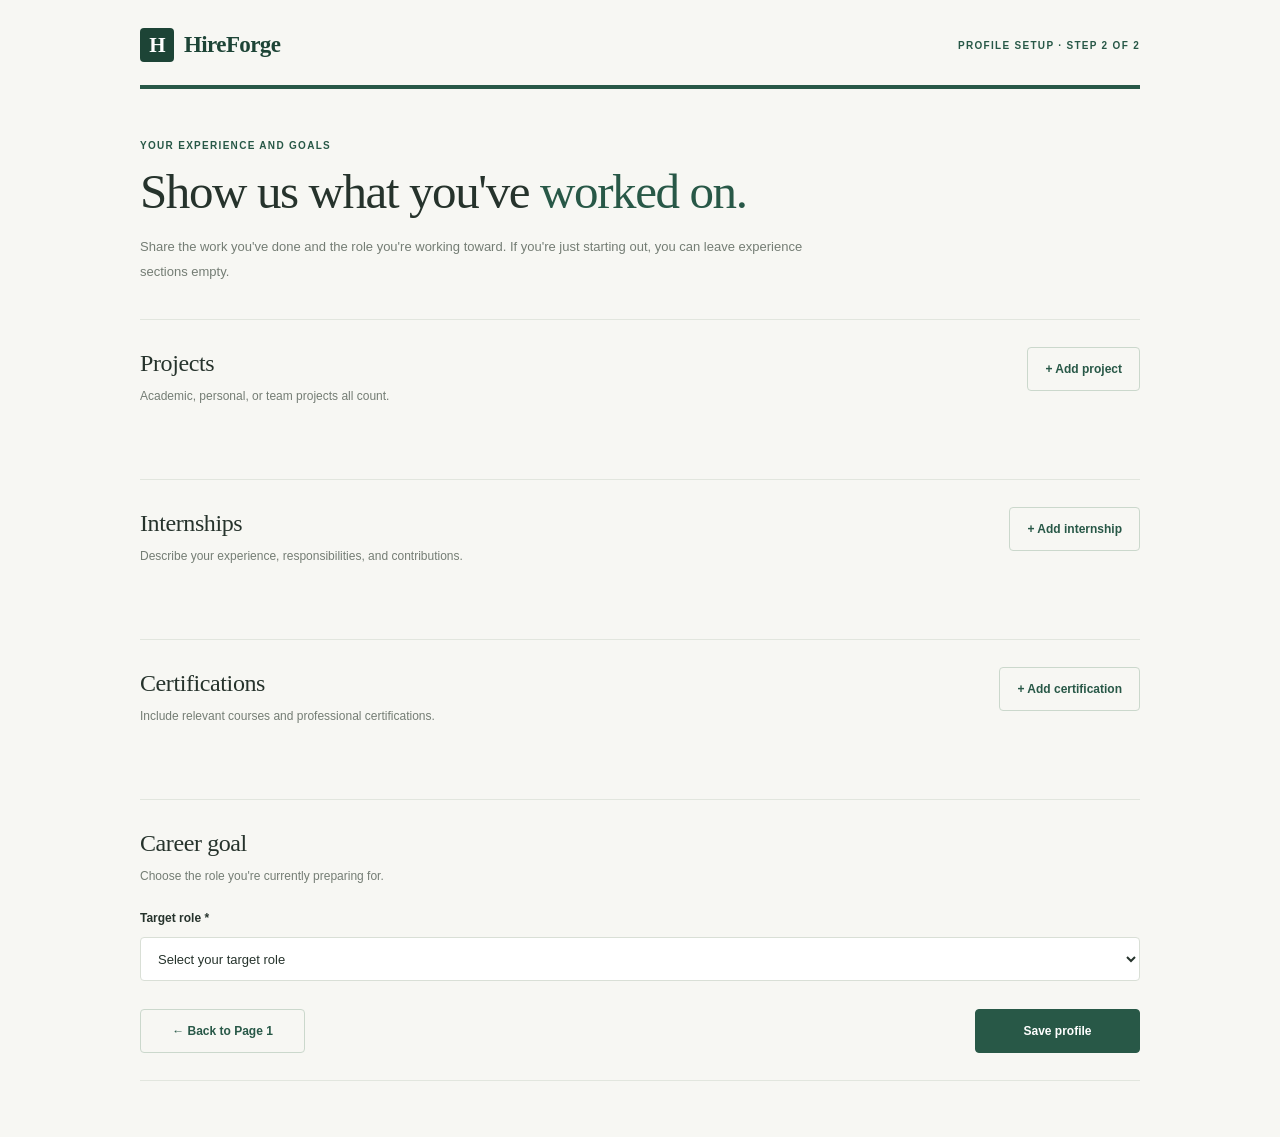
==== public/profile-details.html @ 20f713ed "Initial commit: HireForge full project" ====
<!DOCTYPE html>
<html lang="en">
<head>
  <meta charset="UTF-8">
  <meta name="viewport" content="width=device-width, initial-scale=1.0">
  <meta name="description" content="Add your projects, internships, certifications and career goal to HireForge.">
  <title>Projects and Experience | HireForge</title>
  <link rel="stylesheet" href="style.css">

  <style>
    :root {
      --details-bg: #f7f7f3;
      --details-text: #26332c;
      --details-muted: #747d74;
      --details-border: #e2e6de;
      --details-green: #285847;
      --details-dark: #1d4436;
      --details-soft: #e7eee7;
    }

    * {
      box-sizing: border-box;
    }

    body {
      margin: 0;
      background: var(--details-bg);
      color: var(--details-text);
      font-family: Inter, "Segoe UI", Arial, sans-serif;
      font-size: 14px;
      -webkit-font-smoothing: antialiased;
    }

    a {
      color: inherit;
      text-decoration: none;
    }

    a:focus-visible,
    button:focus-visible,
    input:focus-visible,
    textarea:focus-visible,
    select:focus-visible {
      outline: 3px solid #88ad97;
      outline-offset: 3px;
    }

    .details-page {
      width: min(100% - 48px, 1000px);
      margin: 0 auto;
      padding: 28px 0 56px;
    }

    .details-top {
      display: flex;
      align-items: center;
      justify-content: space-between;
      flex-wrap: wrap;
      gap: 18px;
    }

    .details-brand {
      display: inline-flex;
      align-items: center;
      gap: 10px;
      color: var(--details-dark);
      font: 700 23px Georgia, "Times New Roman", serif;
      letter-spacing: -.6px;
    }

    .details-brand-mark {
      display: grid;
      width: 34px;
      height: 34px;
      place-items: center;
      border-radius: 4px;
      background: var(--details-dark);
      color: #fff;
      font-size: 21px;
    }

    .details-step {
      color: var(--details-green);
      font-size: 10px;
      font-weight: 750;
      letter-spacing: 1.3px;
      text-transform: uppercase;
    }

    .details-progress {
      height: 4px;
      margin-top: 23px;
      overflow: hidden;
      background: #e3e8e0;
    }

    .details-progress span {
      display: block;
      width: 100%;
      height: 100%;
      background: var(--details-green);
    }

    .details-heading {
      max-width: 680px;
      margin: 48px 0 34px;
    }

    .details-heading h1 {
      margin: 0;
      font: 500 clamp(35px, 5vw, 49px)/1.15 Georgia, "Times New Roman", serif;
      letter-spacing: -1.4px;
    }

    .details-heading h1 span {
      color: var(--details-green);
    }

    .details-heading > p:last-child {
      margin: 15px 0 0;
      color: var(--details-muted);
      font-size: 13px;
      line-height: 1.9;
    }

    .details-form {
      display: grid;
      gap: 24px;
    }

    .details-card {
      padding: 27px 0;
      border-top: 1px solid var(--details-border);
    }

    .details-card:last-child {
      border-bottom: 1px solid var(--details-border);
    }

    .details-card-heading {
      display: flex;
      align-items: flex-start;
      justify-content: space-between;
      flex-wrap: wrap;
      gap: 16px;
      margin-bottom: 20px;
    }

    .details-card-heading h2 {
      margin: 0;
      font: 500 24px/1.35 Georgia, "Times New Roman", serif;
      letter-spacing: -.4px;
    }

    .details-card-heading p {
      margin: 7px 0 0;
      color: var(--details-muted);
      font-size: 12px;
      line-height: 1.8;
    }

    .details-grid {
      display: grid;
      grid-template-columns: repeat(2, minmax(0, 1fr));
      gap: 20px 24px;
    }

    .details-field {
      display: flex;
      min-width: 0;
      flex-direction: column;
      gap: 9px;
    }

    .details-field.full {
      grid-column: 1 / -1;
    }

    .details-field label {
      color: var(--details-text);
      font-size: 12px;
      font-weight: 650;
    }

    .details-field input,
    .details-field textarea,
    .details-field select {
      width: 100%;
      min-height: 44px;
      padding: 11px 13px;
      border: 1px solid #d9dfd6;
      border-radius: 4px;
      background: #fff;
      color: var(--details-text);
      font: inherit;
      font-size: 13px;
      outline: none;
      transition: border-color .15s, box-shadow .15s;
    }

    .details-field textarea {
      min-height: 100px;
      resize: vertical;
      line-height: 1.7;
    }

    .details-field input:focus,
    .details-field textarea:focus,
    .details-field select:focus {
      border-color: var(--details-green);
      box-shadow: 0 0 0 3px rgba(40, 88, 71, .08);
    }

    .details-field input::placeholder,
    .details-field textarea::placeholder {
      color: #a0a69f;
    }

    .details-entry {
      padding: 21px 0;
      border-top: 1px solid var(--details-border);
    }

    .details-entry-head {
      display: flex;
      align-items: center;
      justify-content: space-between;
      gap: 15px;
      margin-bottom: 18px;
    }

    .details-entry-head h3 {
      margin: 0;
      font: 500 18px Georgia, "Times New Roman", serif;
      overflow-wrap: anywhere;
    }

    .details-button {
      min-height: 43px;
      padding: 11px 17px;
      border: 1px solid var(--details-green);
      border-radius: 4px;
      background: var(--details-green);
      color: #fff;
      font-size: 12px;
      font-weight: 700;
      cursor: pointer;
      transition: background .15s, border-color .15s;
    }

    .details-button:hover {
      border-color: var(--details-dark);
      background: var(--details-dark);
    }

    .details-button.secondary {
      border-color: #cbd8cc;
      background: transparent;
      color: var(--details-green);
    }

    .details-button.secondary:hover {
      background: var(--details-soft);
    }

    .details-button.remove {
      min-height: 35px;
      padding: 7px 11px;
      border-color: #ead6d1;
      background: transparent;
      color: #873f34;
    }

    .details-button.remove:hover {
      background: #f8eae7;
    }

    .details-message {
      display: none;
      margin: 20px 0 0;
      padding: 12px 14px;
      border-left: 3px solid #a33d32;
      background: #f8eae7;
      color: #873f34;
      font-size: 12px;
      line-height: 1.7;
      overflow-wrap: anywhere;
    }

    .details-message:not(:empty) {
      display: block;
    }

    .details-actions {
      display: flex;
      align-items: center;
      justify-content: space-between;
      flex-wrap: wrap;
      gap: 14px;
      margin-top: 28px;
    }

    .details-actions .details-button {
      min-width: 165px;
    }

    @media (max-width: 650px) {
      .details-page {
        width: calc(100% - 36px);
        padding: 21px 0 38px;
      }

      .details-heading {
        margin: 37px 0 25px;
      }

      .details-heading h1 {
        font-size: 37px;
      }

      .details-card {
        padding: 23px 0;
      }

      .details-grid {
        grid-template-columns: minmax(0, 1fr);
      }

      .details-field.full {
        grid-column: auto;
      }

      .details-card-heading {
        align-items: flex-start;
      }

      .details-actions {
        align-items: stretch;
        flex-direction: column;
      }

      .details-actions .details-button {
        width: 100%;
      }
    }

    @media (max-width: 380px) {
      .details-page {
        width: calc(100% - 28px);
      }

      .details-brand {
        font-size: 20px;
      }

      .details-heading h1 {
        font-size: 33px;
      }
    }

    @media (prefers-reduced-motion: reduce) {
      *,
      *::before,
      *::after {
        transition: none !important;
      }
    }
  </style>
</head>

<body>
  <main class="details-page">
    <div class="details-top">
      <a class="details-brand" href="index.html" aria-label="HireForge home">
        <span class="details-brand-mark" aria-hidden="true">H</span>
        <span>HireForge</span>
      </a>
      <span class="details-step">Profile setup · Step 2 of 2</span>
    </div>

    <div
      class="details-progress"
      role="progressbar"
      aria-label="Profile setup progress"
      aria-valuemin="0"
      aria-valuemax="100"
      aria-valuenow="100"
    >
      <span></span>
    </div>

    <header class="details-heading">
      <p class="details-step">Your experience and goals</p>
      <h1>Show us what you've <span>worked on.</span></h1>
      <p>
        Share the work you've done and the role you're working toward.
        If you're just starting out, you can leave experience sections empty.
      </p>
    </header>

    <form id="detailsForm" class="details-form">
      <section class="details-card">
        <div class="details-card-heading">
          <div>
            <h2>Projects</h2>
            <p>Academic, personal, or team projects all count.</p>
          </div>
          <button class="details-button secondary" type="button" id="addProject">
            + Add project
          </button>
        </div>
        <div id="projectsList"></div>
      </section>

      <section class="details-card">
        <div class="details-card-heading">
          <div>
            <h2>Internships</h2>
            <p>Describe your experience, responsibilities, and contributions.</p>
          </div>
          <button class="details-button secondary" type="button" id="addInternship">
            + Add internship
          </button>
        </div>
        <div id="internshipsList"></div>
      </section>

      <section class="details-card">
        <div class="details-card-heading">
          <div>
            <h2>Certifications</h2>
            <p>Include relevant courses and professional certifications.</p>
          </div>
          <button class="details-button secondary" type="button" id="addCertification">
            + Add certification
          </button>
        </div>
        <div id="certificationsList"></div>
      </section>

      <section class="details-card">
        <div class="details-card-heading">
          <div>
            <h2>Career goal</h2>
            <p>Choose the role you're currently preparing for.</p>
          </div>
        </div>

        <div class="details-grid">
          <div class="details-field full">
            <label for="targetRole">Target role *</label>
            <select id="targetRole" name="targetRole" required>
              <option value="">Select your target role</option>
              <option>Python Developer</option>
              <option>Full Stack Developer</option>
              <option>Frontend Developer</option>
              <option>Backend Developer</option>
              <option>Java Developer</option>
              <option>Data Analyst</option>
              <option>Data Scientist</option>
              <option>Software Engineer</option>
              <option>Machine Learning Engineer</option>
              <option>Other</option>
            </select>
          </div>
        </div>

        <p id="detailsMessage" class="details-message" role="alert" aria-live="polite"></p>

        <div class="details-actions">
          <button class="details-button secondary" type="button" id="backButton">
            ← Back to Page 1
          </button>
          <button class="details-button" type="submit">Save profile</button>
        </div>
      </section>
    </form>
  </main>

  <script>
    (() => {
      const draftKey = "hireforgeProfileDraft";
      const form = document.getElementById("detailsForm");
      const message = document.getElementById("detailsMessage");
      const projectsList = document.getElementById("projectsList");
      const internshipsList = document.getElementById("internshipsList");
      const certificationsList = document.getElementById("certificationsList");

      function getDraft() {
        try {
          return JSON.parse(sessionStorage.getItem(draftKey) || "{}");
        } catch {
          return {};
        }
      }

      function makeField(labelText, name, placeholder, type = "text", required = false, full = false) {
        const wrapper = document.createElement("div");
        wrapper.className = "details-field" + (full ? " full" : "");

        const label = document.createElement("label");
        label.textContent = labelText;

        const input = type === "textarea"
          ? document.createElement("textarea")
          : document.createElement("input");

        input.name = name;
        input.placeholder = placeholder || "";
        input.required = required;

        if (type !== "textarea") {
          input.type = type;
        }

        if (type === "url") {
          input.maxLength = 500;
        }

        if (type === "text") {
          input.maxLength = 200;
        }

        const inputId = name + "-" + Math.random().toString(36).slice(2, 9);
        input.id = inputId;
        label.htmlFor = inputId;

        wrapper.append(label, input);
        return wrapper;
      }

      function addEntry(container, type, values = {}) {
        const labels = {
          project: {
            title: "Project title *",
            technologies: "Technologies used *",
            description: "Description and your contribution *",
            link: "Project link (optional)"
          },
          internship: {
            organization: "Organization *",
            role: "Role *",
            duration: "Duration",
            responsibilities: "Responsibilities and achievements *"
          },
          certification: {
            name: "Certification name *",
            issuer: "Issuing organization *",
            completionMonth: "Completion month",
            link: "Credential link (optional)"
          }
        };

        const requiredFields = {
          project: ["title", "technologies", "description"],
          internship: ["organization", "role", "responsibilities"],
          certification: ["name", "issuer"]
        };

        const fieldTypes = {
          link: "url",
          completionMonth: "month",
          description: "textarea",
          responsibilities: "textarea"
        };

        const placeholders = {
          title: "e.g. Job Application Tracker",
          technologies: "e.g. Python, Django, MySQL",
          description: "What did you build? What was your contribution?",
          link: "https://",
          organization: "Organization name",
          role: "Your role",
          duration: "e.g. 2 months",
          responsibilities: "Describe your work and achievements",
          name: "Certification title",
          issuer: "Organization or platform",
          completionMonth: ""
        };

        const entry = document.createElement("div");
        entry.className = "details-entry";

        const head = document.createElement("div");
        head.className = "details-entry-head";

        const heading = document.createElement("h3");
        const remove = document.createElement("button");
        remove.type = "button";
        remove.className = "details-button remove";
        remove.textContent = "Remove";
        remove.setAttribute("aria-label", "Remove entry");

        remove.addEventListener("click", () => entry.remove());
        head.append(heading, remove);

        const grid = document.createElement("div");
        grid.className = "details-grid";

        Object.keys(labels[type]).forEach(field => {
          const wrapper = makeField(
            labels[type][field],
            type + "-" + field,
            placeholders[field],
            fieldTypes[field] || "text",
            requiredFields[type].includes(field),
            ["description", "responsibilities"].includes(field)
          );

          const input = wrapper.querySelector("input, textarea");

          if (values[field] !== undefined && values[field] !== null) {
            input.value = values[field];
          }

          grid.appendChild(wrapper);
        });

        entry.append(head, grid);
        container.appendChild(entry);

        const updateHeading = () => {
          const firstInput = entry.querySelector("input, textarea");
          const entryType = type === "project"
            ? "Project"
            : type === "internship"
              ? "Internship"
              : "Certification";

          heading.textContent = entryType +
            (firstInput && firstInput.value.trim()
              ? ": " + firstInput.value.trim()
              : "");
        };

        entry.querySelector("input, textarea").addEventListener("input", updateHeading);
        updateHeading();
      }

      document.getElementById("addProject").addEventListener("click", () => {
        addEntry(projectsList, "project");
      });

      document.getElementById("addInternship").addEventListener("click", () => {
        addEntry(internshipsList, "internship");
      });

      document.getElementById("addCertification").addEventListener("click", () => {
        addEntry(certificationsList, "certification");
      });

      document.getElementById("backButton").addEventListener("click", () => {
        saveDraft();
        window.location.href = "profile.html";
      });

      function readEntries(container, type) {
        return [...container.querySelectorAll(".details-entry")].map(entry => {
          const data = {};

          entry.querySelectorAll("input, textarea").forEach(input => {
            data[input.name.replace(type + "-", "")] = input.value.trim();
          });

          return data;
        });
      }

      function saveDraft() {
        const draft = getDraft();
        draft.projects = readEntries(projectsList, "project");
        draft.internships = readEntries(internshipsList, "internship");
        draft.certifications = readEntries(certificationsList, "certification");
        draft.targetRole = document.getElementById("targetRole").value;
        sessionStorage.setItem(draftKey, JSON.stringify(draft));
      }

      const draft = getDraft();

      if (Array.isArray(draft.projects)) {
        draft.projects.forEach(item => addEntry(projectsList, "project", item));
      }

      if (Array.isArray(draft.internships)) {
        draft.internships.forEach(item => addEntry(internshipsList, "internship", item));
      }

      if (Array.isArray(draft.certifications)) {
        draft.certifications.forEach(item => addEntry(certificationsList, "certification", item));
      }

      if (draft.targetRole) {
        document.getElementById("targetRole").value = draft.targetRole;
      }

      form.addEventListener("submit", async event => {
        event.preventDefault();
        message.textContent = "";
        message.style.color = "";

        if (!form.reportValidity()) {
          return;
        }

        for (const container of [projectsList, internshipsList, certificationsList]) {
          const invalidUrl = [
            ...container.querySelectorAll('input[type="url"]')
          ].find(input => input.value.trim() && !input.validity.valid);

          if (invalidUrl) {
            message.textContent = "Please enter a valid URL or leave the optional link empty.";
            invalidUrl.reportValidity();
            return;
          }
        }

        const token = localStorage.getItem("hireforgeToken");

        try {
          saveDraft();
        } catch {
          message.textContent = "Your profile draft could not be saved in this browser. Check your browser storage settings.";
          return;
        }

        if (!token) {
          message.textContent = "Your draft is saved temporarily. Please log in before saving it to your account.";
          return;
        }

        const saved = getDraft();

        const payload = {
          college_name: saved.college || "",
          degree: saved.degree || "",
          graduation_year: saved.graduationYear ? Number(saved.graduationYear) : null,
          cgpa: saved.cgpa !== undefined && saved.cgpa !== "" ? Number(saved.cgpa) : null,
          dsa_rating: Number(saved.dsaRating ?? saved.dsaLevel ?? 5),
          aptitude_rating: Number(saved.aptitudeRating ?? 5),
          communication_rating: Number(saved.communicationRating ?? 5),
          technical_skills: Array.isArray(saved.technicalSkills) ? saved.technicalSkills : [],
          projects: saved.projects || [],
          internships: saved.internships || [],
          certifications: saved.certifications || [],
          target_role: saved.targetRole || ""
        };

        if (saved.fullName) {
          payload.full_name = saved.fullName;
        }

        const button = form.querySelector('button[type="submit"]');
        const originalText = button.textContent;

        button.disabled = true;
        button.textContent = "Saving profile...";

        try {
          const apiRoot = window.HIREFORGE_API_ROOT ||
            (location.port === "5500" || location.protocol === "file:"
              ? "http://127.0.0.1:8000/api"
              : "/api");

          const response = await fetch(apiRoot + "/profile/", {
            method: "PATCH",
            headers: {
              "Authorization": `Token ${token}`,
              "Content-Type": "application/json"
            },
            body: JSON.stringify(payload)
          });

          const result = await response.json().catch(() => ({}));

          if (!response.ok) {
            const details = Object.values(result).flat().join(" ");
            throw new Error(details || `Save failed (${response.status}).`);
          }

          sessionStorage.setItem(
            draftKey,
            JSON.stringify({
              ...saved,
              backendProfileSaved: true,
              backendProfile: result
            })
          );

          message.style.color = "var(--details-green)";
          message.textContent = "Your profile has been saved. Opening dashboard...";
          window.location.href = "dashboard.html";
        } catch (error) {
          message.textContent = `${error.message} Your temporary draft is still available.`;
        } finally {
          button.disabled = false;
          button.textContent = originalText;
        }
      });
    })();
  </script>
</body>
</html>
---- public/style.css ----
:root {
  --background: #f7f7f3;
  --surface: #ffffff;
  --surface-soft: #eff2eb;
  --text: #26332c;
  --muted: #747d74;
  --border: #e2e6de;
  --green: #285847;
  --green-dark: #1d4436;
  --green-soft: #e7eee7;
  --sage: #a9bba7;
  --max-width: 1160px;
}

* {
  box-sizing: border-box;
}

html {
  scroll-behavior: smooth;
  scroll-padding-top: 90px;
}

body {
  margin: 0;
  background: var(--background);
  color: var(--text);
  font-family: Inter, "Segoe UI", Arial, sans-serif;
  font-size: 14px;
  line-height: 1.7;
  -webkit-font-smoothing: antialiased;
}

a {
  color: inherit;
  text-decoration: none;
}

button {
  font: inherit;
}

button:focus-visible,
a:focus-visible {
  outline: 3px solid #88ad97;
  outline-offset: 4px;
}

.container {
  width: min(var(--max-width), calc(100% - 64px));
  margin-inline: auto;
}

.site-header {
  position: sticky;
  top: 0;
  z-index: 20;
  border-bottom: 1px solid rgba(226, 230, 222, 0.9);
  background: rgba(247, 247, 243, 0.96);
  backdrop-filter: blur(10px);
}

.header-inner {
  display: flex;
  min-height: 78px;
  align-items: center;
  justify-content: space-between;
  gap: 28px;
}

.brand {
  display: inline-flex;
  align-items: center;
  gap: 10px;
  flex-shrink: 0;
}

.brand-mark {
  display: grid;
  width: 39px;
  height: 39px;
  place-items: center;
  border-radius: 8px;
  background: var(--green);
  color: white;
  font-family: Georgia, "Times New Roman", serif;
  font-size: 25px;
  font-weight: 700;
}

.brand-name {
  color: var(--text);
  font-family: Georgia, "Times New Roman", serif;
  font-size: 22px;
  font-weight: 700;
  letter-spacing: -0.7px;
  line-height: 1.2;
}

.brand-name small {
  display: block;
  margin-top: 4px;
  color: var(--muted);
  font-family: "Segoe UI", Arial, sans-serif;
  font-size: 8px;
  font-weight: 700;
  letter-spacing: 1.45px;
}

.main-nav {
  display: flex;
  align-items: center;
  gap: 28px;
}

.nav-link {
  position: relative;
  padding: 27px 0;
  color: #68736a;
  font-size: 12px;
  transition: color 160ms ease;
}

.nav-link:hover,
.nav-link.active {
  color: var(--green);
}

.nav-link.active {
  font-weight: 650;
}

.nav-link.active::after {
  position: absolute;
  right: 0;
  bottom: 17px;
  left: 0;
  height: 2px;
  border-radius: 2px;
  background: var(--green);
  content: "";
}

.header-actions {
  display: flex;
  align-items: center;
  gap: 10px;
}

.button {
  display: inline-flex;
  min-height: 40px;
  align-items: center;
  justify-content: center;
  gap: 9px;
  padding: 10px 16px;
  border: 1px solid transparent;
  border-radius: 6px;
  font-size: 12px;
  font-weight: 600;
  line-height: 1.4;
  text-align: center;
  transition: background 160ms ease, border-color 160ms ease;
}

.button-primary {
  background: var(--green);
  color: #ffffff;
}

.button-primary:hover {
  background: var(--green-dark);
}

.button-quiet {
  color: var(--text);
}

.button-quiet:hover {
  background: #ecefe8;
}

.button-outline {
  border-color: #d8dfd5;
  background: transparent;
  color: var(--text);
}

.button-outline:hover {
  border-color: #9daf9e;
  background: #ffffff;
}

.button-large {
  min-height: 46px;
  padding: 12px 19px;
}

.mobile-menu-button {
  display: none;
  width: 39px;
  height: 39px;
  border: 1px solid var(--border);
  border-radius: 6px;
  background: white;
  color: var(--green);
  font-size: 19px;
}

.hero {
  display: grid;
  grid-template-columns: minmax(0, 1.02fr) minmax(0, 0.98fr);
  align-items: center;
  gap: 64px;
  padding-top: 78px;
  padding-bottom: 82px;
}

.hero-copy {
  max-width: 540px;
}

.eyebrow {
  display: flex;
  align-items: center;
  gap: 8px;
  margin: 0 0 17px;
  color: #547764;
  font-size: 10px;
  font-weight: 750;
  letter-spacing: 1.45px;
}

.eyebrow-dot {
  width: 7px;
  height: 7px;
  border-radius: 50%;
  background: #72977d;
}

.hero h1 {
  margin: 0;
  font-family: Georgia, "Times New Roman", serif;
  font-size: clamp(39px, 4.3vw, 58px);
  font-weight: 500;
  letter-spacing: -2.15px;
  line-height: 1.14;
}

.hero h1 span,
.section-intro h2 span {
  color: var(--green);
}

.hero-description {
  max-width: 475px;
  margin: 22px 0 0;
  color: var(--muted);
  font-size: 14px;
  line-height: 1.95;
}

.hero-actions {
  display: flex;
  flex-wrap: wrap;
  gap: 11px;
  margin-top: 28px;
}

.hero-note {
  display: flex;
  align-items: center;
  gap: 9px;
  margin-top: 25px;
  color: #788178;
  font-size: 11px;
}

.note-check {
  display: grid;
  width: 19px;
  height: 19px;
  place-items: center;
  border-radius: 50%;
  background: #e4ece3;
  color: var(--green);
  font-size: 11px;
  font-weight: 700;
}

.hero-visual {
  position: relative;
  min-width: 0;
  padding: 24px;
  border: 1px solid #e2e7df;
  border-radius: 12px;
  background: #eef1e9;
}

.visual-topline {
  display: flex;
  align-items: center;
  justify-content: space-between;
  gap: 12px;
  margin-bottom: 24px;
}

.visual-brand {
  display: flex;
  align-items: center;
  gap: 9px;
  font-size: 12px;
  font-weight: 650;
}

.visual-brand-icon {
  display: grid;
  width: 29px;
  height: 29px;
  place-items: center;
  border-radius: 6px;
  background: var(--green);
  color: white;
  font-family: Georgia, "Times New Roman", serif;
  font-size: 19px;
}

.preview-label {
  padding: 5px 8px;
  border: 1px solid #d9e1d6;
  border-radius: 4px;
  background: #f9faf6;
  color: #728073;
  font-size: 8px;
  font-weight: 750;
  letter-spacing: 1px;
}

.preview-welcome {
  display: flex;
  align-items: center;
  justify-content: space-between;
  gap: 12px;
  margin-bottom: 16px;
}

.preview-overline {
  color: #78857a;
  font-size: 8px;
  font-weight: 750;
  letter-spacing: 1.15px;
}

.preview-welcome h2 {
  margin: 4px 0 0;
  font-family: Georgia, "Times New Roman", serif;
  font-size: 23px;
  font-weight: 500;
  letter-spacing: -0.5px;
  line-height: 1.35;
}

.preview-avatar {
  display: grid;
  width: 39px;
  height: 39px;
  flex-shrink: 0;
  place-items: center;
  border: 1px solid #d8e2d7;
  border-radius: 50%;
  background: white;
  color: var(--green);
  font-weight: 650;
}

.preview-card,
.preview-skill-card {
  padding: 19px;
  border: 1px solid #e4e8e0;
  border-radius: 9px;
  background: #ffffff;
}

.preview-card-heading,
.skill-card-heading {
  display: flex;
  align-items: center;
  justify-content: space-between;
  gap: 12px;
  color: #536258;
  font-size: 11px;
  font-weight: 650;
}

.preview-status {
  padding: 4px 7px;
  border-radius: 4px;
  background: #edf3ec;
  color: #51735a;
  font-size: 9px;
  font-weight: 600;
}

.preview-placeholder-score {
  margin-top: 19px;
  color: var(--green);
  font-family: Georgia, "Times New Roman", serif;
  font-size: 25px;
  font-weight: 500;
  letter-spacing: -0.5px;
}

.preview-card > p {
  margin: 6px 0 17px;
  color: #7c857d;
  font-size: 10px;
  line-height: 1.8;
}

.preview-divider {
  height: 1px;
  background: #e9ece6;
}

.preview-bottom {
  display: flex;
  align-items: center;
  gap: 10px;
  padding-top: 14px;
}

.mini-symbol {
  display: grid;
  width: 31px;
  height: 31px;
  place-items: center;
  border-radius: 6px;
  background: #e9f0e8;
  color: var(--green);
  font-size: 15px;
}

.preview-bottom strong,
.preview-bottom small {
  display: block;
}

.preview-bottom strong {
  font-size: 10px;
  font-weight: 650;
}

.preview-bottom small {
  margin-top: 2px;
  color: #818a81;
  font-size: 9px;
}

.preview-skill-card {
  margin-top: 13px;
  padding: 15px 17px;
}

.skill-card-heading {
  margin-bottom: 12px;
}

.skill-card-heading > span:last-child {
  color: var(--green);
  font-size: 16px;
}

.preview-skill-row {
  display: flex;
  align-items: center;
  gap: 8px;
  padding: 10px 0;
  border-top: 1px solid #edf0e9;
  font-size: 10px;
}

.preview-skill-row > span:nth-child(2) {
  flex: 1;
}

.skill-dot {
  width: 7px;
  height: 7px;
  flex-shrink: 0;
  border-radius: 50%;
}

.dot-one {
  background: #7d9d85;
}

.dot-two {
  background: #b1a180;
}

.dot-three {
  background: #8e9cad;
}

.skill-tag {
  color: #778178;
  font-size: 9px;
}

.visual-footnote {
  margin-top: 12px;
  color: #879087;
  font-size: 9px;
  text-align: center;
}

.trust-strip {
  border-top: 1px solid #e4e7df;
  border-bottom: 1px solid #e4e7df;
  background: #f0f2eb;
}

.trust-inner {
  display: flex;
  min-height: 76px;
  align-items: center;
  justify-content: space-between;
  gap: 20px;
}

.trust-inner > p {
  margin: 0;
  color: #69756b;
  font-size: 11px;
}

.trust-inner > div {
  display: flex;
  align-items: center;
  gap: 9px;
  font-size: 11px;
  font-weight: 600;
}

.trust-inner > div span {
  color: #71907a;
  font-size: 9px;
  font-weight: 750;
}

.section {
  padding-top: 87px;
  padding-bottom: 87px;
}

.section-intro {
  max-width: 660px;
  margin-bottom: 35px;
}

.section-intro .eyebrow {
  margin-bottom: 12px;
}

.section-intro h2 {
  max-width: 620px;
  margin: 0;
  font-family: Georgia, "Times New Roman", serif;
  font-size: clamp(30px, 3.4vw, 41px);
  font-weight: 500;
  letter-spacing: -1.3px;
  line-height: 1.28;
}

.section-description {
  max-width: 620px;
  margin: 15px 0 0;
  color: var(--muted);
  font-size: 13px;
  line-height: 1.95;
}

.about-grid {
  display: grid;
  grid-template-columns: repeat(3, minmax(0, 1fr));
  gap: 17px;
}

.about-card {
  min-height: 195px;
  padding: 24px;
  border: 1px solid var(--border);
  border-radius: 8px;
  background: var(--surface);
}

.card-number {
  display: inline-flex;
  margin-bottom: 20px;
  color: #78917b;
  font-size: 10px;
  font-weight: 750;
  letter-spacing: 1px;
}

.about-card h3,
.feature-card h3,
.step-card h3 {
  margin: 0 0 9px;
  font-size: 14px;
  font-weight: 650;
  letter-spacing: -0.15px;
  line-height: 1.5;
}

.about-card p,
.feature-card p,
.step-card p {
  margin: 0;
  color: var(--muted);
  font-size: 11px;
  line-height: 1.9;
}

.features-section {
  border-top: 1px solid #e5e8e0;
  border-bottom: 1px solid #e5e8e0;
  background: #f0f2eb;
}

.features-section .section {
  padding-top: 81px;
  padding-bottom: 83px;
}

.features-grid {
  display: grid;
  grid-template-columns: repeat(4, minmax(0, 1fr));
  gap: 14px;
}

.feature-card {
  padding: 22px 19px;
  border: 1px solid #e0e5dc;
  border-radius: 8px;
  background: #fafbf8;
}

.feature-icon {
  display: grid;
  width: 39px;
  height: 39px;
  place-items: center;
  margin-bottom: 19px;
  border: 1px solid transparent;
  border-radius: 8px;
  font-size: 18px;
}

.icon-profile {
  border-color: #dce6db;
  background: #eaf0e7;
  color: #54785c;
}

.icon-assessment {
  border-color: #e5dfeb;
  background: #f0ecf5;
  color: #796c91;
}

.icon-skills {
  border-color: #e9e2d3;
  background: #f5f0e5;
  color: #907c50;
}

.icon-guidance {
  border-color: #dce4eb;
  background: #eaf0f4;
  color: #617b91;
}

.feature-card h3 {
  font-size: 13px;
}

.steps-grid {
  display: grid;
  grid-template-columns: repeat(3, minmax(0, 1fr));
  gap: 32px;
}

.step-card {
  position: relative;
  padding-top: 18px;
  border-top: 1px solid #dce2d9;
}

.step-number {
  display: grid;
  width: 34px;
  height: 34px;
  place-items: center;
  margin-bottom: 17px;
  border: 1px solid #dce5da;
  border-radius: 50%;
  background: #edf2e9;
  color: var(--green);
  font-size: 11px;
  font-weight: 700;
}

.cta-section {
  padding-bottom: 76px;
}

.cta-inner {
  display: flex;
  align-items: center;
  justify-content: space-between;
  gap: 28px;
  padding: 39px 43px;
  border-radius: 10px;
  background: #244d3d;
  color: #ffffff;
}

.cta-inner .eyebrow {
  margin-bottom: 10px;
  color: #c2d7c4;
}

.cta-inner h2 {
  max-width: 580px;
  margin: 0;
  color: #ffffff;
  font-family: Georgia, "Times New Roman", serif;
  font-size: clamp(27px, 3vw, 36px);
  font-weight: 500;
  letter-spacing: -0.7px;
  line-height: 1.3;
}

.cta-inner p:not(.eyebrow) {
  margin: 10px 0 0;
  color: #d4e0d6;
  font-size: 12px;
}

.button-light {
  flex-shrink: 0;
  background: #f5f6ef;
  color: #244d3d;
}

.button-light:hover {
  background: #e4ecdf;
}

.site-footer {
  border-top: 1px solid var(--border);
  background: #f0f2eb;
}

.footer-inner {
  display: flex;
  min-height: 95px;
  align-items: center;
  justify-content: space-between;
  gap: 20px;
}

.footer-brand .brand-mark {
  width: 33px;
  height: 33px;
  font-size: 21px;
}

.footer-brand .brand-name {
  font-size: 18px;
}

.footer-brand .brand-name small {
  font-size: 7px;
}

.footer-inner > p,
.footer-copy {
  color: #7c857b;
  font-size: 10px;
}

@media (max-width: 1000px) {
  .container {
    width: min(var(--max-width), calc(100% - 44px));
  }

  .header-inner {
    gap: 17px;
  }

  .main-nav {
    gap: 17px;
  }

  .hero {
    gap: 35px;
    padding-top: 60px;
    padding-bottom: 65px;
  }

  .hero h1 {
    font-size: 44px;
  }

  .hero-visual {
    padding: 18px;
  }

  .trust-inner {
    flex-wrap: wrap;
    justify-content: flex-start;
    padding-top: 17px;
    padding-bottom: 17px;
  }

  .trust-inner > p {
    flex-basis: 100%;
  }

  .features-grid {
    grid-template-columns: repeat(2, minmax(0, 1fr));
  }
}

@media (max-width: 760px) {
  .container {
    width: calc(100% - 36px);
  }

  .header-inner {
    position: relative;
    min-height: 70px;
    flex-wrap: wrap;
    gap: 10px;
  }

  .brand-name {
    font-size: 20px;
  }

  .mobile-menu-button {
    display: inline-grid;
    place-items: center;
    margin-left: auto;
  }

  .main-nav {
    position: absolute;
    top: calc(100% - 1px);
    right: 0;
    left: 0;
    display: none;
    align-items: stretch;
    flex-direction: column;
    gap: 0;
    padding: 9px 14px;
    border: 1px solid var(--border);
    border-radius: 0 0 8px 8px;
    background: #ffffff;
    box-shadow: 0 10px 20px rgba(30, 45, 35, 0.06);
  }

  .main-nav.menu-open {
    display: flex;
  }

  .nav-link {
    padding: 11px 3px;
  }

  .nav-link.active::after {
    display: none;
  }

  .header-actions {
    gap: 4px;
  }

  .header-actions .button {
    min-height: 35px;
    padding: 8px 10px;
    font-size: 11px;
  }

  .hero {
    grid-template-columns: minmax(0, 1fr);
    gap: 35px;
    padding-top: 48px;
    padding-bottom: 49px;
  }

  .hero h1 {
    max-width: 570px;
    font-size: clamp(38px, 9vw, 52px);
  }

  .hero-description {
    font-size: 13px;
  }

  .hero-visual {
    width: 100%;
    max-width: 500px;
    margin-inline: auto;
  }

  .trust-inner {
    gap: 13px 21px;
  }

  .trust-inner > div {
    font-size: 10px;
  }

  .section,
  .features-section .section {
    padding-top: 60px;
    padding-bottom: 60px;
  }

  .about-grid {
    grid-template-columns: minmax(0, 1fr);
    gap: 12px;
  }

  .about-card {
    min-height: auto;
    padding: 21px;
  }

  .card-number {
    margin-bottom: 12px;
  }

  .steps-grid {
    grid-template-columns: minmax(0, 1fr);
    gap: 23px;
  }

  .features-grid {
    gap: 11px;
  }

  .feature-card {
    padding: 17px 14px;
  }

  .cta-section {
    padding-bottom: 52px;
  }

  .cta-inner {
    align-items: flex-start;
    flex-direction: column;
    padding: 30px 23px;
  }

  .footer-inner {
    align-items: flex-start;
    flex-direction: column;
    justify-content: center;
    gap: 11px;
    padding-top: 20px;
    padding-bottom: 20px;
  }

  .footer-inner > p {
    margin: 0;
  }
}

@media (max-width: 440px) {
  .container {
    width: calc(100% - 28px);
  }

  .header-inner {
    gap: 7px;
  }

  .brand {
    gap: 7px;
  }

  .brand-mark {
    width: 33px;
    height: 33px;
    font-size: 22px;
  }

  .brand-name {
    font-size: 18px;
  }

  .brand-name small {
    font-size: 7px;
    letter-spacing: 1px;
  }

  .mobile-menu-button {
    width: 33px;
    height: 33px;
  }

  .header-actions .button {
    padding: 7px 8px;
    font-size: 10px;
  }

  .hero h1 {
    font-size: 38px;
    letter-spacing: -1.4px;
  }

  .hero-actions {
    align-items: stretch;
    flex-direction: column;
  }

  .hero-actions .button {
    width: 100%;
  }

  .hero-visual {
    padding: 13px;
  }

  .preview-welcome h2 {
    font-size: 20px;
  }

  .trust-inner > div {
    width: 100%;
  }

  .section-intro h2 {
    font-size: 32px;
  }

  .features-grid {
    grid-template-columns: minmax(0, 1fr);
  }

  .feature-card {
    padding: 20px;
  }

  .cta-inner h2 {
    font-size: 29px;
  }
}

@media (prefers-reduced-motion: reduce) {
  *,
  *::before,
  *::after {
    scroll-behavior: auto !important;
    transition-duration: 0.01ms !important;
  }
}

.footer-copyright {
  display: flex;
  flex-wrap: wrap;
  align-items: center;
  gap: 6px;
  margin: 0;
  color: #747d74;
  font-size: 13px;
  line-height: 1.8;
  letter-spacing: 0.01em;
}

.footer-copyright span:last-child {
  color: #59675d;
}

.footer-copyright span:last-child::before {
  content: "·";
  margin-right: 6px;
  color: #a9bba7;
}

.rating-field input[type="range"] {
  display: block;
  width: 100%;
  margin: 0;
  accent-color: var(--green);
}

.skill-row input[type="range"] {
  display: block;
  width: 100%;
  margin: 0;
  accent-color: var(--green);
}
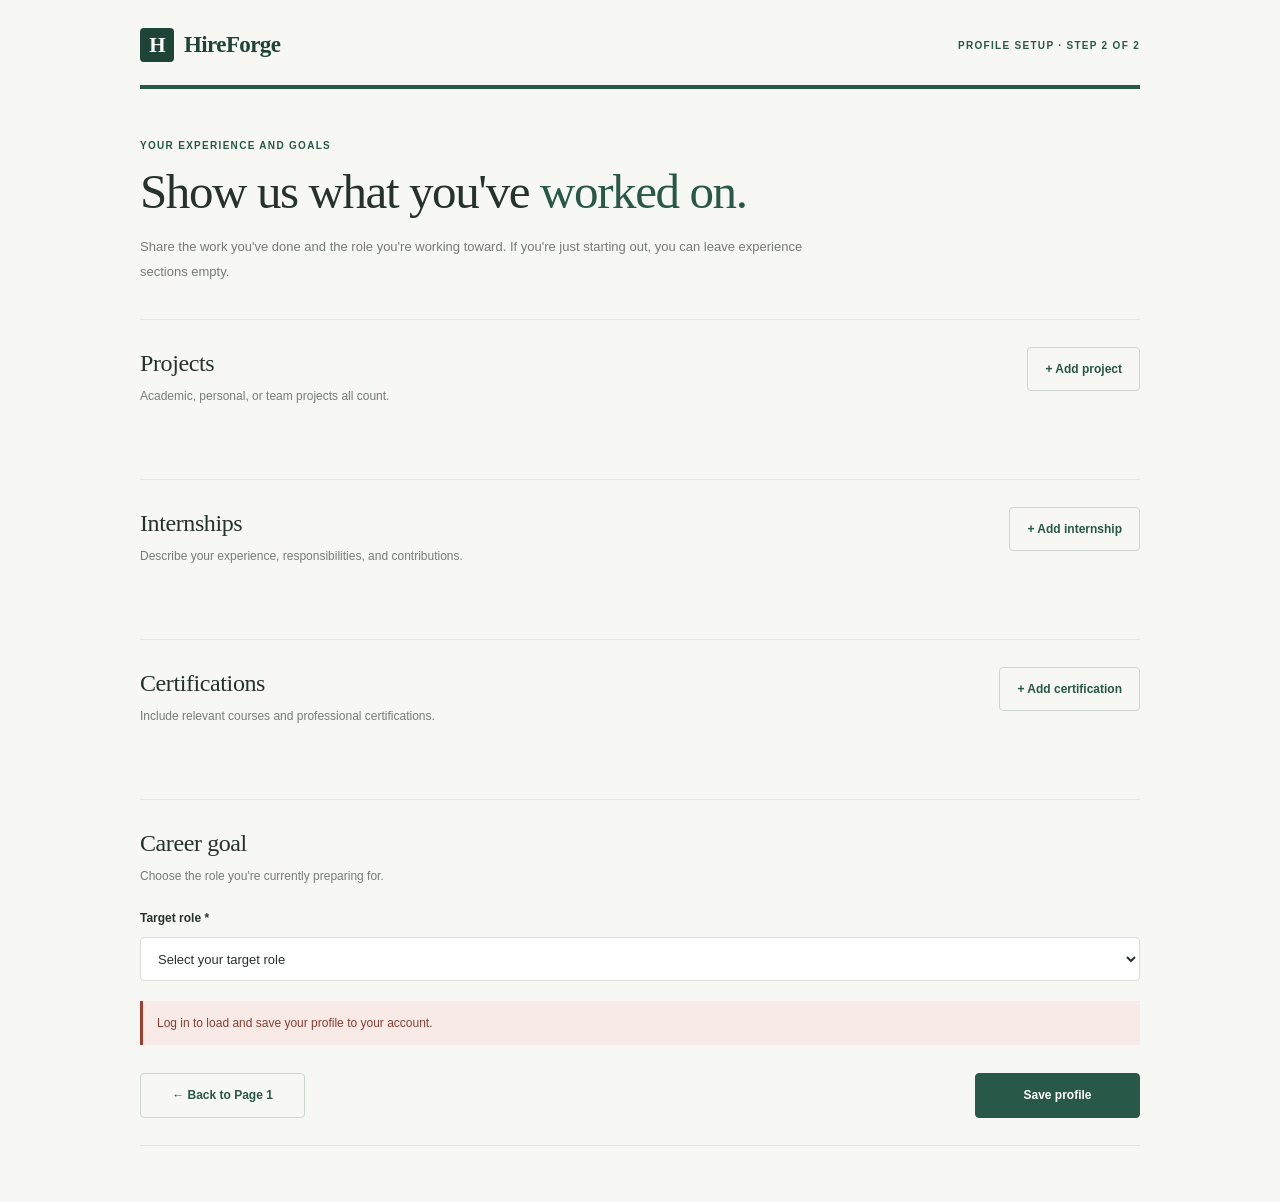
==== commit 59776667: "Update HireForge features and dashboard" ====
--- a/public/profile-details.html
+++ b/public/profile-details.html
@@ -19,9 +19,7 @@
       --details-soft: #e7eee7;
     }
 
-    * {
-      box-sizing: border-box;
-    }
+    * { box-sizing: border-box; }
 
     body {
       margin: 0;
@@ -32,16 +30,10 @@
       -webkit-font-smoothing: antialiased;
     }
 
-    a {
-      color: inherit;
-      text-decoration: none;
-    }
-
-    a:focus-visible,
-    button:focus-visible,
-    input:focus-visible,
-    textarea:focus-visible,
-    select:focus-visible {
+    a { color: inherit; text-decoration: none; }
+
+    a:focus-visible, button:focus-visible, input:focus-visible,
+    textarea:focus-visible, select:focus-visible {
       outline: 3px solid #88ad97;
       outline-offset: 3px;
     }
@@ -113,9 +105,7 @@
       letter-spacing: -1.4px;
     }
 
-    .details-heading h1 span {
-      color: var(--details-green);
-    }
+    .details-heading h1 span { color: var(--details-green); }
 
     .details-heading > p:last-child {
       margin: 15px 0 0;
@@ -124,19 +114,14 @@
       line-height: 1.9;
     }
 
-    .details-form {
-      display: grid;
-      gap: 24px;
-    }
+    .details-form { display: grid; gap: 24px; }
 
     .details-card {
       padding: 27px 0;
       border-top: 1px solid var(--details-border);
     }
 
-    .details-card:last-child {
-      border-bottom: 1px solid var(--details-border);
-    }
+    .details-card:last-child { border-bottom: 1px solid var(--details-border); }
 
     .details-card-heading {
       display: flex;
@@ -173,9 +158,7 @@
       gap: 9px;
     }
 
-    .details-field.full {
-      grid-column: 1 / -1;
-    }
+    .details-field.full { grid-column: 1 / -1; }
 
     .details-field label {
       color: var(--details-text);
@@ -183,9 +166,7 @@
       font-weight: 650;
     }
 
-    .details-field input,
-    .details-field textarea,
-    .details-field select {
+    .details-field input, .details-field textarea, .details-field select {
       width: 100%;
       min-height: 44px;
       padding: 11px 13px;
@@ -205,15 +186,13 @@
       line-height: 1.7;
     }
 
-    .details-field input:focus,
-    .details-field textarea:focus,
+    .details-field input:focus, .details-field textarea:focus,
     .details-field select:focus {
       border-color: var(--details-green);
       box-shadow: 0 0 0 3px rgba(40, 88, 71, .08);
     }
 
-    .details-field input::placeholder,
-    .details-field textarea::placeholder {
+    .details-field input::placeholder, .details-field textarea::placeholder {
       color: #a0a69f;
     }
 
@@ -260,9 +239,7 @@
       color: var(--details-green);
     }
 
-    .details-button.secondary:hover {
-      background: var(--details-soft);
-    }
+    .details-button.secondary:hover { background: var(--details-soft); }
 
     .details-button.remove {
       min-height: 35px;
@@ -272,9 +249,7 @@
       color: #873f34;
     }
 
-    .details-button.remove:hover {
-      background: #f8eae7;
-    }
+    .details-button.remove:hover { background: #f8eae7; }
 
     .details-message {
       display: none;
@@ -288,9 +263,7 @@
       overflow-wrap: anywhere;
     }
 
-    .details-message:not(:empty) {
-      display: block;
-    }
+    .details-message:not(:empty) { display: block; }
 
     .details-actions {
       display: flex;
@@ -301,70 +274,28 @@
       margin-top: 28px;
     }
 
-    .details-actions .details-button {
-      min-width: 165px;
-    }
+    .details-actions .details-button { min-width: 165px; }
 
     @media (max-width: 650px) {
-      .details-page {
-        width: calc(100% - 36px);
-        padding: 21px 0 38px;
-      }
-
-      .details-heading {
-        margin: 37px 0 25px;
-      }
-
-      .details-heading h1 {
-        font-size: 37px;
-      }
-
-      .details-card {
-        padding: 23px 0;
-      }
-
-      .details-grid {
-        grid-template-columns: minmax(0, 1fr);
-      }
-
-      .details-field.full {
-        grid-column: auto;
-      }
-
-      .details-card-heading {
-        align-items: flex-start;
-      }
-
-      .details-actions {
-        align-items: stretch;
-        flex-direction: column;
-      }
-
-      .details-actions .details-button {
-        width: 100%;
-      }
+      .details-page { width: calc(100% - 36px); padding: 21px 0 38px; }
+      .details-heading { margin: 37px 0 25px; }
+      .details-heading h1 { font-size: 37px; }
+      .details-card { padding: 23px 0; }
+      .details-grid { grid-template-columns: minmax(0, 1fr); }
+      .details-field.full { grid-column: auto; }
+      .details-card-heading { align-items: flex-start; }
+      .details-actions { align-items: stretch; flex-direction: column; }
+      .details-actions .details-button { width: 100%; }
     }
 
     @media (max-width: 380px) {
-      .details-page {
-        width: calc(100% - 28px);
-      }
-
-      .details-brand {
-        font-size: 20px;
-      }
-
-      .details-heading h1 {
-        font-size: 33px;
-      }
+      .details-page { width: calc(100% - 28px); }
+      .details-brand { font-size: 20px; }
+      .details-heading h1 { font-size: 33px; }
     }
 
     @media (prefers-reduced-motion: reduce) {
-      *,
-      *::before,
-      *::after {
-        transition: none !important;
-      }
+      *, *::before, *::after { transition: none !important; }
     }
   </style>
 </head>
@@ -379,14 +310,9 @@
       <span class="details-step">Profile setup · Step 2 of 2</span>
     </div>
 
-    <div
-      class="details-progress"
-      role="progressbar"
-      aria-label="Profile setup progress"
-      aria-valuemin="0"
-      aria-valuemax="100"
-      aria-valuenow="100"
-    >
+    <div class="details-progress" role="progressbar"
+      aria-label="Profile setup progress" aria-valuemin="0"
+      aria-valuemax="100" aria-valuenow="100">
       <span></span>
     </div>
 
@@ -466,7 +392,8 @@
           </div>
         </div>
 
-        <p id="detailsMessage" class="details-message" role="alert" aria-live="polite"></p>
+        <p id="detailsMessage" class="details-message"
+          role="alert" aria-live="polite"></p>
 
         <div class="details-actions">
           <button class="details-button secondary" type="button" id="backButton">
@@ -480,12 +407,22 @@
 
   <script>
     (() => {
-      const draftKey = "hireforgeProfileDraft";
       const form = document.getElementById("detailsForm");
       const message = document.getElementById("detailsMessage");
       const projectsList = document.getElementById("projectsList");
       const internshipsList = document.getElementById("internshipsList");
       const certificationsList = document.getElementById("certificationsList");
+      const token = localStorage.getItem("hireforgeToken");
+      const draftKey = token
+        ? "hireforgeProfileDraft:" + token
+        : "hireforgeProfileDraft";
+
+      function apiRoot() {
+        return window.HIREFORGE_API_ROOT ||
+          (location.port === "5500" || location.protocol === "file:"
+            ? "http://127.0.0.1:8000/api"
+            : "/api");
+      }
 
       function getDraft() {
         try {
@@ -495,7 +432,25 @@
         }
       }
 
-      function makeField(labelText, name, placeholder, type = "text", required = false, full = false) {
+      function setDraft(draft) {
+        sessionStorage.setItem(draftKey, JSON.stringify(draft));
+      }
+
+      function showMessage(text, success = false) {
+        message.textContent = text;
+        message.style.borderLeftColor = success ? "#285847" : "#a33d32";
+        message.style.background = success ? "#e7eee7" : "#f8eae7";
+        message.style.color = success ? "#285847" : "#873f34";
+      }
+
+      function normalizeList(value) {
+        return Array.isArray(value) ? value.filter(item =>
+          item && typeof item === "object"
+        ) : [];
+      }
+
+      function makeField(labelText, name, placeholder, type = "text",
+        required = false, full = false) {
         const wrapper = document.createElement("div");
         wrapper.className = "details-field" + (full ? " full" : "");
 
@@ -510,19 +465,13 @@
         input.placeholder = placeholder || "";
         input.required = required;
 
-        if (type !== "textarea") {
-          input.type = type;
-        }
-
-        if (type === "url") {
-          input.maxLength = 500;
-        }
-
-        if (type === "text") {
-          input.maxLength = 200;
-        }
-
-        const inputId = name + "-" + Math.random().toString(36).slice(2, 9);
+        if (type !== "textarea") input.type = type;
+        if (type === "url") input.maxLength = 500;
+        if (type === "text") input.maxLength = 200;
+
+        const inputId = name + "-" +
+          Math.random().toString(36).slice(2, 9);
+
         input.id = inputId;
         label.htmlFor = inputId;
 
@@ -634,7 +583,9 @@
               : "");
         };
 
-        entry.querySelector("input, textarea").addEventListener("input", updateHeading);
+        entry.querySelector("input, textarea")
+          .addEventListener("input", updateHeading);
+
         updateHeading();
       }
 
@@ -646,13 +597,18 @@
         addEntry(internshipsList, "internship");
       });
 
-      document.getElementById("addCertification").addEventListener("click", () => {
-        addEntry(certificationsList, "certification");
-      });
+      document.getElementById("addCertification")
+        .addEventListener("click", () => {
+          addEntry(certificationsList, "certification");
+        });
 
       document.getElementById("backButton").addEventListener("click", () => {
-        saveDraft();
-        window.location.href = "profile.html";
+        try {
+          saveDraft();
+          location.href = "profile.html";
+        } catch {
+          showMessage("Could not save your draft. Check browser storage settings.");
+        }
       });
 
       function readEntries(container, type) {
@@ -669,103 +625,166 @@
 
       function saveDraft() {
         const draft = getDraft();
+
         draft.projects = readEntries(projectsList, "project");
         draft.internships = readEntries(internshipsList, "internship");
         draft.certifications = readEntries(certificationsList, "certification");
         draft.targetRole = document.getElementById("targetRole").value;
-        sessionStorage.setItem(draftKey, JSON.stringify(draft));
-      }
-
-      const draft = getDraft();
-
-      if (Array.isArray(draft.projects)) {
-        draft.projects.forEach(item => addEntry(projectsList, "project", item));
-      }
-
-      if (Array.isArray(draft.internships)) {
-        draft.internships.forEach(item => addEntry(internshipsList, "internship", item));
-      }
-
-      if (Array.isArray(draft.certifications)) {
-        draft.certifications.forEach(item => addEntry(certificationsList, "certification", item));
-      }
-
-      if (draft.targetRole) {
-        document.getElementById("targetRole").value = draft.targetRole;
-      }
+        draft.draftTouched = true;
+
+        setDraft(draft);
+      }
+
+      function renderEntries(container, type, items) {
+        container.replaceChildren();
+        items.forEach(item => addEntry(container, type, item));
+      }
+
+      async function loadProfile() {
+        const draft = getDraft();
+
+        if (!token) {
+          renderEntries(projectsList, "project", draft.projects || []);
+          renderEntries(internshipsList, "internship", draft.internships || []);
+          renderEntries(certificationsList, "certification", draft.certifications || []);
+          document.getElementById("targetRole").value = draft.targetRole || "";
+          showMessage("Log in to load and save your profile to your account.");
+          return;
+        }
+
+        try {
+          const response = await fetch(apiRoot() + "/profile/", {
+            headers: { Authorization: "Token " + token }
+          });
+
+          if (!response.ok) {
+            throw new Error(response.status === 401
+              ? "Your session has expired. Please log in again."
+              : "Could not load your saved profile.");
+          }
+
+          const profile = await response.json();
+
+          const savedProjects = normalizeList(profile.projects);
+          const savedInternships = normalizeList(profile.internships);
+          const savedCertifications = normalizeList(profile.certifications);
+          const savedRole = profile.target_role || "";
+
+          const projects = draft.draftTouched
+            ? normalizeList(draft.projects)
+            : savedProjects;
+          const internships = draft.draftTouched
+            ? normalizeList(draft.internships)
+            : savedInternships;
+          const certifications = draft.draftTouched
+            ? normalizeList(draft.certifications)
+            : savedCertifications;
+          const targetRole = draft.draftTouched
+            ? draft.targetRole || ""
+            : savedRole;
+
+          renderEntries(projectsList, "project", projects);
+          renderEntries(internshipsList, "internship", internships);
+          renderEntries(certificationsList, "certification", certifications);
+          document.getElementById("targetRole").value = targetRole;
+
+          if (!draft.draftTouched) {
+            setDraft({
+              ...draft,
+              projects: savedProjects,
+              internships: savedInternships,
+              certifications: savedCertifications,
+              targetRole: savedRole,
+              draftTouched: false
+            });
+          }
+        } catch (error) {
+          renderEntries(projectsList, "project", draft.projects || []);
+          renderEntries(internshipsList, "internship", draft.internships || []);
+          renderEntries(certificationsList, "certification", draft.certifications || []);
+          document.getElementById("targetRole").value = draft.targetRole || "";
+          showMessage(error.message);
+        }
+      }
+
+      ["projectsList", "internshipsList", "certificationsList"]
+        .forEach(id => {
+          document.getElementById(id).addEventListener("input", () => {
+            if (getDraft().draftTouched) return;
+            const draft = getDraft();
+            draft.draftTouched = true;
+            setDraft(draft);
+          });
+        });
+
+      document.getElementById("targetRole").addEventListener("change", () => {
+        const draft = getDraft();
+        draft.draftTouched = true;
+        setDraft(draft);
+      });
 
       form.addEventListener("submit", async event => {
         event.preventDefault();
         message.textContent = "";
-        message.style.color = "";
-
-        if (!form.reportValidity()) {
-          return;
-        }
-
-        for (const container of [projectsList, internshipsList, certificationsList]) {
+
+        if (!form.reportValidity()) return;
+
+        for (const container of [
+          projectsList, internshipsList, certificationsList
+        ]) {
           const invalidUrl = [
             ...container.querySelectorAll('input[type="url"]')
           ].find(input => input.value.trim() && !input.validity.valid);
 
           if (invalidUrl) {
-            message.textContent = "Please enter a valid URL or leave the optional link empty.";
+            showMessage("Please enter a valid URL or leave the optional link empty.");
             invalidUrl.reportValidity();
             return;
           }
         }
 
-        const token = localStorage.getItem("hireforgeToken");
+        if (!token) {
+          showMessage("Please log in before saving your profile.");
+          return;
+        }
+
+        const button = form.querySelector('button[type="submit"]');
+        const originalText = button.textContent;
+
+        button.disabled = true;
+        button.textContent = "Saving profile...";
 
         try {
           saveDraft();
-        } catch {
-          message.textContent = "Your profile draft could not be saved in this browser. Check your browser storage settings.";
-          return;
-        }
-
-        if (!token) {
-          message.textContent = "Your draft is saved temporarily. Please log in before saving it to your account.";
-          return;
-        }
-
-        const saved = getDraft();
-
-        const payload = {
-          college_name: saved.college || "",
-          degree: saved.degree || "",
-          graduation_year: saved.graduationYear ? Number(saved.graduationYear) : null,
-          cgpa: saved.cgpa !== undefined && saved.cgpa !== "" ? Number(saved.cgpa) : null,
-          dsa_rating: Number(saved.dsaRating ?? saved.dsaLevel ?? 5),
-          aptitude_rating: Number(saved.aptitudeRating ?? 5),
-          communication_rating: Number(saved.communicationRating ?? 5),
-          technical_skills: Array.isArray(saved.technicalSkills) ? saved.technicalSkills : [],
-          projects: saved.projects || [],
-          internships: saved.internships || [],
-          certifications: saved.certifications || [],
-          target_role: saved.targetRole || ""
-        };
-
-        if (saved.fullName) {
-          payload.full_name = saved.fullName;
-        }
-
-        const button = form.querySelector('button[type="submit"]');
-        const originalText = button.textContent;
-
-        button.disabled = true;
-        button.textContent = "Saving profile...";
-
-        try {
-          const apiRoot = window.HIREFORGE_API_ROOT ||
-            (location.port === "5500" || location.protocol === "file:"
-              ? "http://127.0.0.1:8000/api"
-              : "/api");
-
-          const response = await fetch(apiRoot + "/profile/", {
+          const saved = getDraft();
+
+          const payload = {
+            college_name: saved.college || "",
+            degree: saved.degree || "",
+            graduation_year: saved.graduationYear
+              ? Number(saved.graduationYear)
+              : null,
+            cgpa: saved.cgpa !== undefined && saved.cgpa !== ""
+              ? Number(saved.cgpa)
+              : null,
+            dsa_rating: Number(saved.dsaRating ?? saved.dsaLevel ?? 5),
+            aptitude_rating: Number(saved.aptitudeRating ?? 5),
+            communication_rating: Number(saved.communicationRating ?? 5),
+            technical_skills: Array.isArray(saved.technicalSkills)
+              ? saved.technicalSkills
+              : [],
+            projects: saved.projects || [],
+            internships: saved.internships || [],
+            certifications: saved.certifications || [],
+            target_role: saved.targetRole || ""
+          };
+
+          if (saved.fullName) payload.full_name = saved.fullName;
+
+          const response = await fetch(apiRoot() + "/profile/", {
             method: "PATCH",
             headers: {
-              "Authorization": `Token ${token}`,
+              Authorization: "Token " + token,
               "Content-Type": "application/json"
             },
             body: JSON.stringify(payload)
@@ -774,29 +793,47 @@
           const result = await response.json().catch(() => ({}));
 
           if (!response.ok) {
-            const details = Object.values(result).flat().join(" ");
+            const details = Object.values(result)
+              .flat()
+              .map(value => typeof value === "string" ? value : "")
+              .filter(Boolean)
+              .join(" ");
+
             throw new Error(details || `Save failed (${response.status}).`);
           }
 
-          sessionStorage.setItem(
-            draftKey,
-            JSON.stringify({
-              ...saved,
-              backendProfileSaved: true,
-              backendProfile: result
-            })
-          );
-
-          message.style.color = "var(--details-green)";
-          message.textContent = "Your profile has been saved. Opening dashboard...";
-          window.location.href = "dashboard.html";
+          setDraft({
+            ...saved,
+            fullName: result.full_name ?? saved.fullName ?? "",
+            degree: result.degree ?? saved.degree ?? "",
+            college: result.college_name ?? saved.college ?? "",
+            cgpa: result.cgpa ?? "",
+            graduationYear: result.graduation_year ?? "",
+            dsaRating: result.dsa_rating ?? saved.dsaRating,
+            aptitudeRating: result.aptitude_rating ?? saved.aptitudeRating,
+            communicationRating:
+              result.communication_rating ?? saved.communicationRating,
+            technicalSkills: result.technical_skills ?? saved.technicalSkills,
+            projects: result.projects ?? saved.projects,
+            internships: result.internships ?? saved.internships,
+            certifications: result.certifications ?? saved.certifications,
+            targetRole: result.target_role ?? saved.targetRole,
+            backendProfileSaved: true,
+            backendProfile: result,
+            draftTouched: false
+          });
+
+          showMessage("Your profile has been saved. Opening dashboard...", true);
+          location.href = "dashboard.html";
         } catch (error) {
-          message.textContent = `${error.message} Your temporary draft is still available.`;
+          showMessage(error.message + " Your temporary draft is still available.");
         } finally {
           button.disabled = false;
           button.textContent = originalText;
         }
       });
+
+      loadProfile();
     })();
   </script>
 </body>
